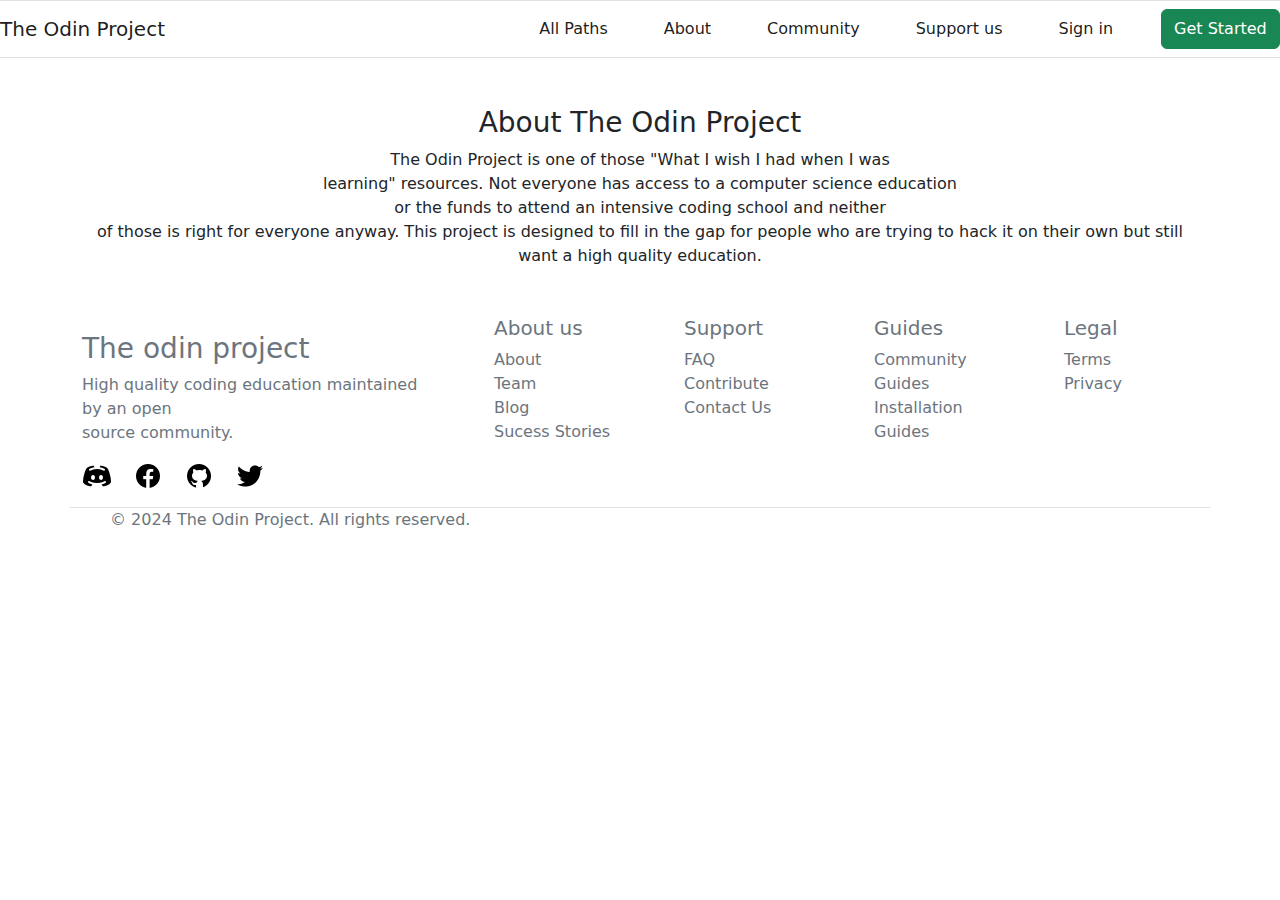
==== about.html @ c5c1a838 "Added" ====
<!DOCTYPE html>
<html lang="en">

<head>
    <meta charset="UTF-8">
    <meta name="viewport" content="width=device-width, initial-scale=1.0">
    <title>About Us</title>
    <link rel="stylesheet" href="./css/bootstrap.min.css">
</head>

<body>
    <div class="row border-top border-bottom">
        <nav class="navbar navbar-expand-lg ">
            <div class="container">
                <div class="col-lg-5">
                    <a class="navbar-brand" href="#">The Odin Project</a>
                </div>
            </div>
            <div class="col-lg-7">
                <div class="collapse navbar-collapse" id="navbarNavAltMarkup">
                    <div class="navbar-nav">
                        <a class="nav-link active pe-5" aria-current="page" href="./allpaths.html">All Paths</a>
                        <a class="nav-link active pe-5" href="#">About</a>
                        <a class="nav-link active pe-5" href="#">Community</a>
                        <a class="nav-link active pe-5">Support us</a>
                        <a class="nav-link active pe-5">Sign in</a>
                        <button type="button" class="btn btn-success">Get Started</button>
                    </div>
                </div>
            </div>
    </div>
    </nav>
    <div class="container-fluid mt-5">
        <div class="container text-center">
            <h3>About The Odin Project</h3>
            <p>The Odin Project is one of those "What I wish I had when I was <br> learning" resources. Not everyone has access to a computer science education <br> or the funds to attend an intensive coding school and neither <br> of those is right for everyone anyway. This project is designed to fill in the gap for people who are trying to hack  it on their own but still want a high quality education.</p>
        </div>
        
    </div>








    <div class="container-fluid text-secondary mt-5">
        <div class="container mt-5 border-bottom">
            <div class="row mt-5">
                <div class="col-lg-4 mt-3 mb-3">
                    <h3>The odin project</h3>
                    <p>High quality coding education maintained by an open<br>source community.</p>
                    <img src="./images/icons8-discord-30.png" alt="" class="me-3">
                    <img src="./images/icons8-facebook-30.png" alt="" class="me-3">
                    <img src="./images/icons8-github-30.png" alt="" class="me-3">
                    <img src="./images/icons8-twitter-30.png" alt="" class="me-3">
                </div>
                <div class="col-lg-2">
                    <ul style="list-style: none;">
                        <li>
                            <h5>About us</h5>
                        </li>
                        <li>About</li class="mt-2">
                        <li>Team</li class="mt-2">
                        <li>Blog</li class="mt-2">
                        <li>Sucess Stories</li class="mt-2">
                    </ul>
                </div>
                <div class="col-lg-2">
                    <ul style="list-style: none;">
                        <li>
                            <h5>Support</h5>
                        </li>
                        <li>FAQ</li class="mt-2">
                        <li>Contribute</li class="mt-2">
                        <li>Contact Us</li class="mt-2">
                    </ul>
                </div>
                <div class="col-lg-2">
                    <ul style="list-style: none;">
                        <li>
                            <h5>Guides</h5>
                        </li>
                        <li>Community Guides</li class="mt-2">
                        <li>Installation Guides</li class="mt-2">
                    </ul>
                </div>
                <div class="col-lg-1">
                    <ul style="list-style: none;">
                        <li>
                            <h5>Legal</h5>
                        </li>
                        <li>Terms </li class="mt-2">
                        <li>Privacy</li class="mt-2">
                    </ul>
                </div>
            </div>
        </div>
        <div class="mp7 ms-5">
            <p style="padding-left: 50px;">© 2024 The Odin Project. All rights reserved.</p>
        </div>

        <script src="./js/bootstrap.bundle.min.js"></script>
</body>

</html>
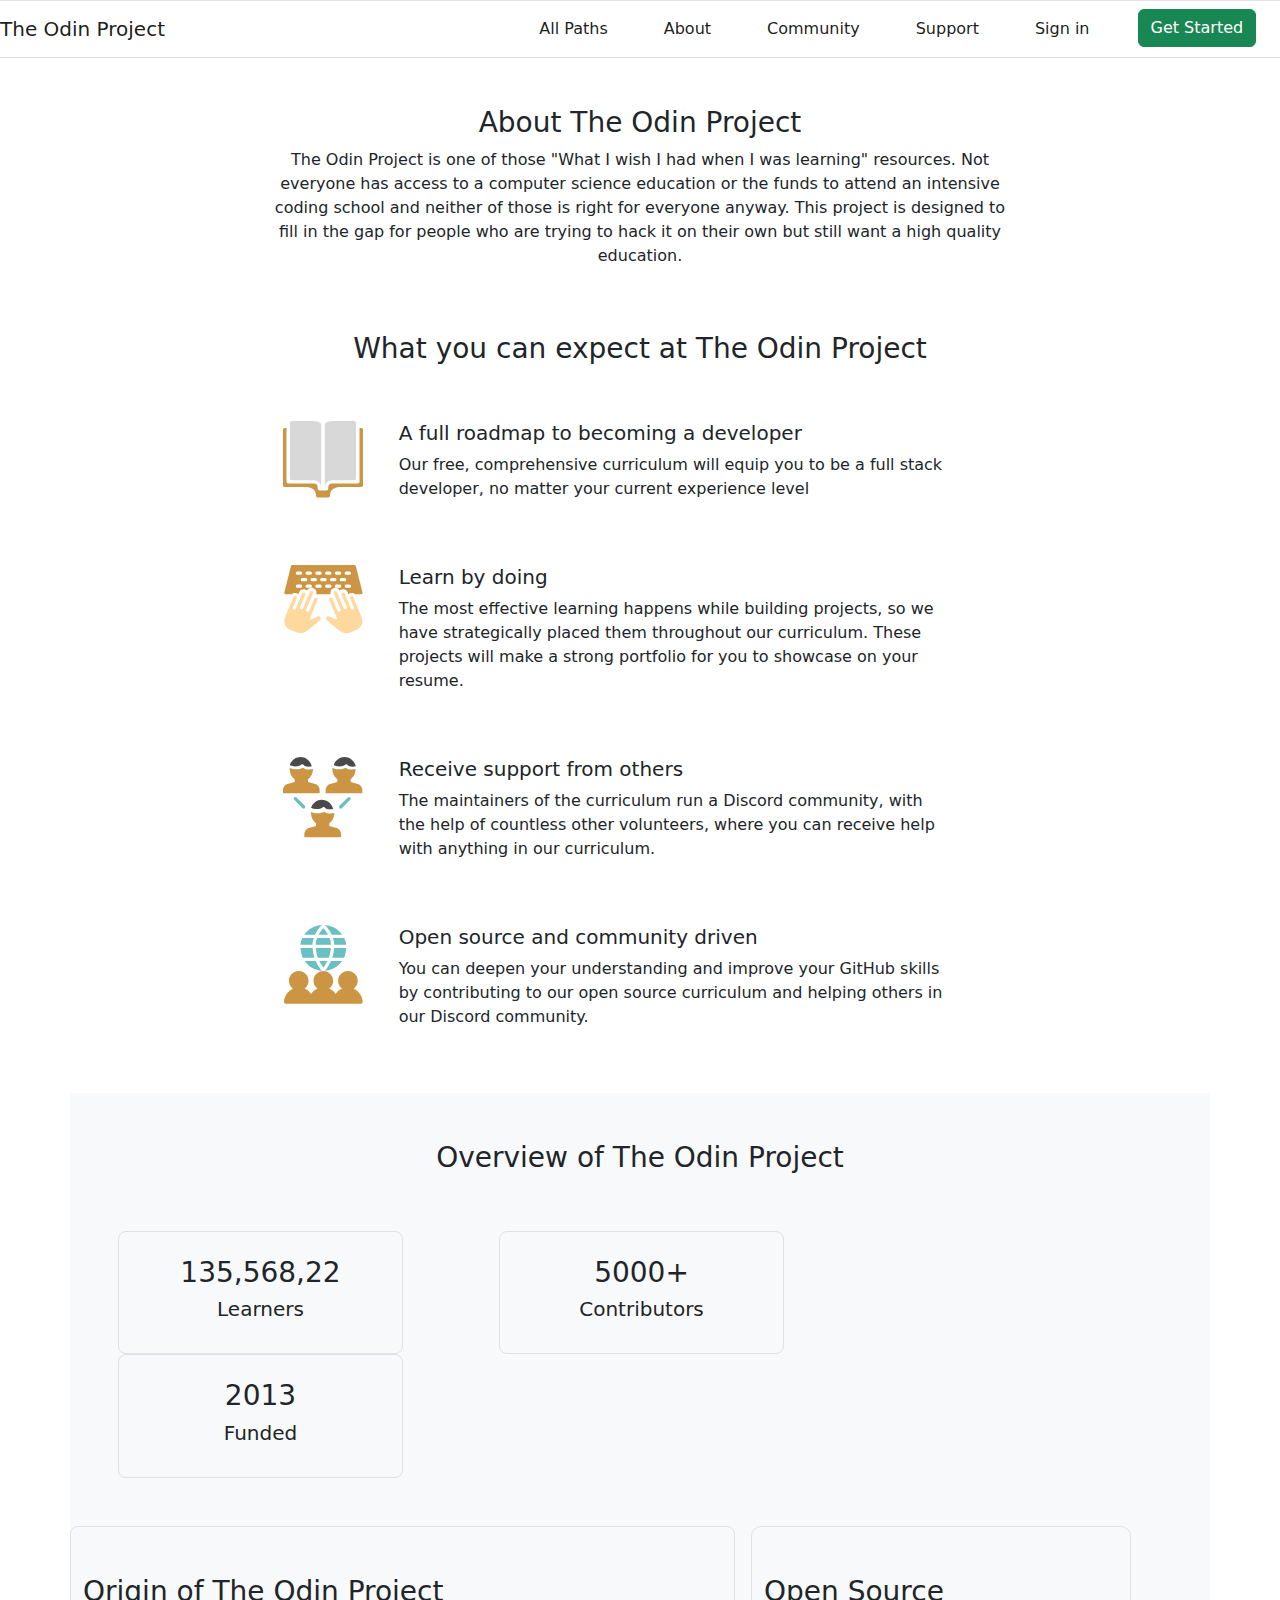
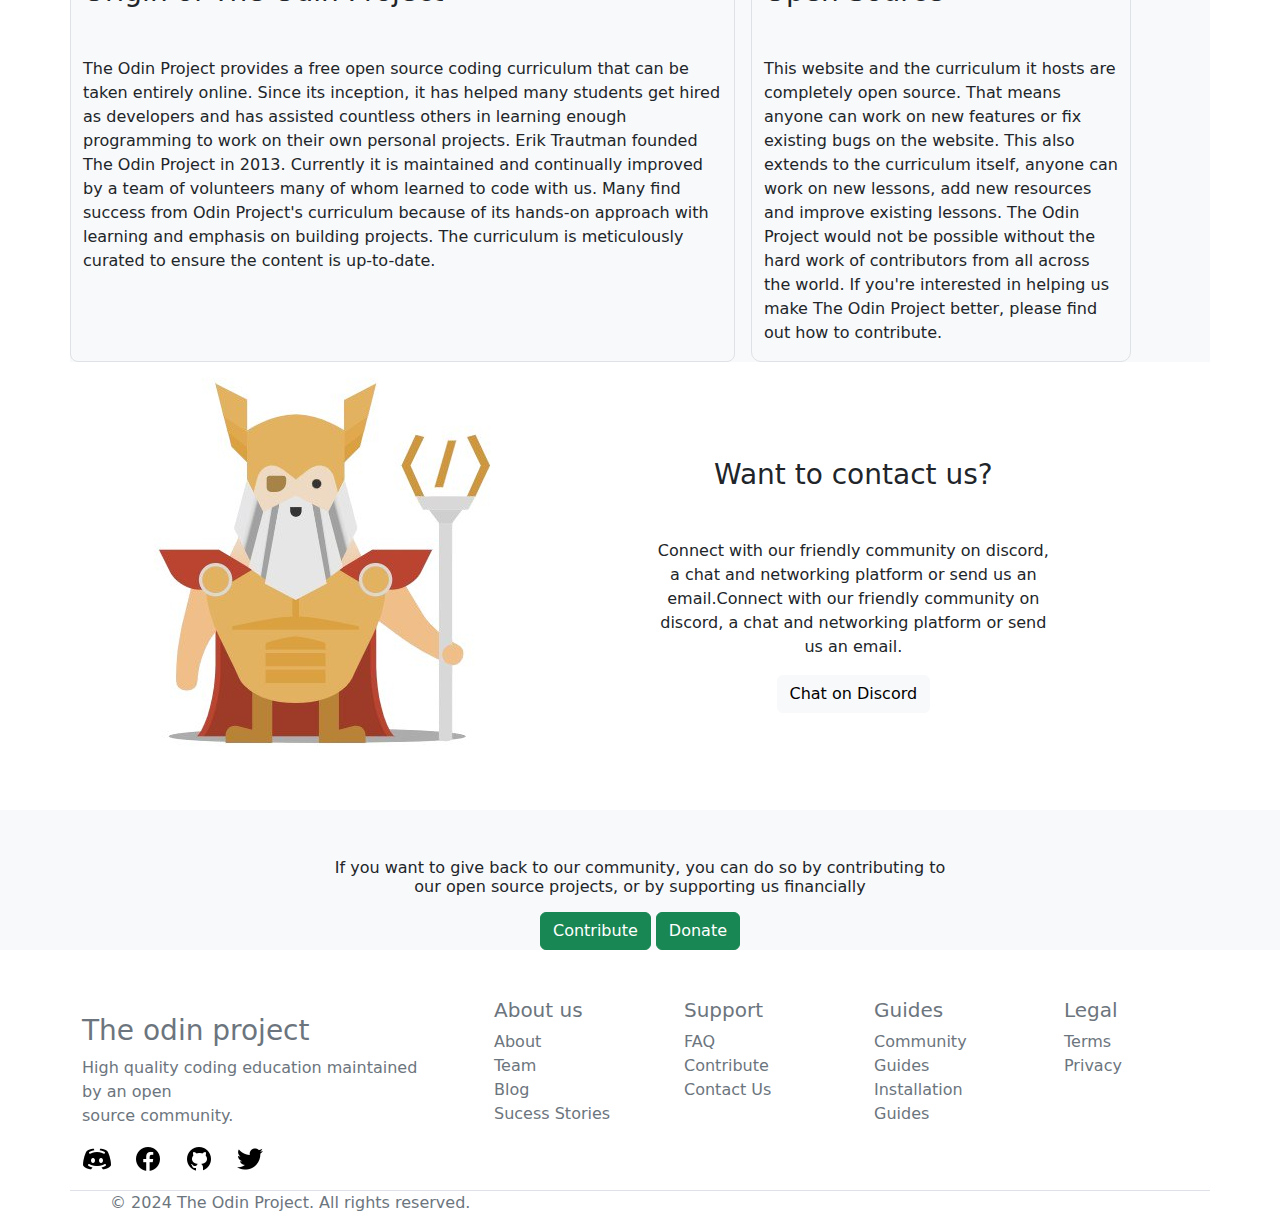
==== commit c8147746: "added" ====
--- a/about.html
+++ b/about.html
@@ -20,31 +20,146 @@
                 <div class="collapse navbar-collapse" id="navbarNavAltMarkup">
                     <div class="navbar-nav">
                         <a class="nav-link active pe-5" aria-current="page" href="./allpaths.html">All Paths</a>
-                        <a class="nav-link active pe-5" href="#">About</a>
-                        <a class="nav-link active pe-5" href="#">Community</a>
-                        <a class="nav-link active pe-5">Support us</a>
-                        <a class="nav-link active pe-5">Sign in</a>
-                        <button type="button" class="btn btn-success">Get Started</button>
+                        <a class="nav-link active pe-5" href="./about.html">About</a>
+                        <a class="nav-link active pe-5" href="https://discord.com/invite/fbFCkYabZB">Community</a>
+                        <a class="nav-link active pe-5" href="./support.html">Support</a>
+                        <a class="nav-link active pe-5" href="./sign.html">Sign in</a>
+                        <a href="./signu.html"><button type="button" class="btn btn-success">Get Started</button></a>
                     </div>
                 </div>
             </div>
     </div>
     </nav>
+
+
     <div class="container-fluid mt-5">
         <div class="container text-center">
-            <h3>About The Odin Project</h3>
-            <p>The Odin Project is one of those "What I wish I had when I was <br> learning" resources. Not everyone has access to a computer science education <br> or the funds to attend an intensive coding school and neither <br> of those is right for everyone anyway. This project is designed to fill in the gap for people who are trying to hack  it on their own but still want a high quality education.</p>
-        </div>
-        
-    </div>
-
-
-
-
-
-
-
-
+            <div class="row">
+                <div class="col-lg-2">
+                </div>
+                <div class="col-lg-8">
+                    <h3>About The Odin Project</h3>
+                    <p>The Odin Project is one of those "What I wish I had when I was learning" resources. Not everyone
+                        has access to a computer science education or the funds to attend an intensive coding school and
+                        neither of those is right for everyone anyway. This project is designed to fill in the gap for
+                        people who are trying to hack it on their own but still want a high quality education.</p>
+                    <div class="row">
+                        <div class="col mt-5">
+                            <h3>What you can expect at The Odin Project</h3>
+                        </div>
+                    </div>
+                    <div class="row mt-5">
+                        <div class="col-lg-2">
+                            <img src="./images/book1.svg" alt="">
+                        </div>
+                        <div class="col-lg-9">
+                            <h5 class="text-start">A full roadmap to becoming a developer</h5>
+                            <p class="text-start">Our free, comprehensive curriculum will equip you to be a full stack
+                                developer, no matter your current experience level</p>
+                        </div>
+                    </div>
+                    <div class="row mt-5">
+                        <div class="col-lg-2">
+                            <img src="./images/learn.svg" alt="">
+                        </div>
+                        <div class="col-lg-9">
+                            <h5 class="text-start">Learn by doing</h5>
+                            <p class="text-start">The most effective learning happens while building projects, so we
+                                have strategically placed them throughout our curriculum. These projects will make a
+                                strong portfolio for you to showcase on your resume.</p>
+                        </div>
+                    </div>
+                    <div class="row mt-5">
+                        <div class="col-lg-2">
+                            <img src="./images/peoplr.svg" alt="">
+                        </div>
+                        <div class="col-lg-9">
+                            <h5 class="text-start">Receive support from others</h5>
+                            <p class="text-start">The maintainers of the curriculum run a Discord community, with the
+                                help of countless other volunteers, where you can receive help with anything in our
+                                curriculum.</p>
+                        </div>
+                    </div>
+                    <div class="row mt-5">
+                        <div class="col-lg-2">
+                            <img src="./images/community.svg" alt="">
+                        </div>
+                        <div class="col-lg-9">
+                            <h5 class="text-start">
+                                Open source and community driven</h5>
+                            <p class="text-start">You can deepen your understanding and improve your GitHub skills by
+                                contributing to our open source curriculum and helping others in our Discord community.
+                            </p>
+                        </div>
+                    </div>
+                </div>
+            </div>
+        </div>
+    </div>
+    <div class="container-fluid">
+        <div class="container bg-light">
+            <div class="row mt-5">
+                <div class="col-lg-12 text-center mt-5">
+                    <h3>Overview of The Odin Project</h3>
+                </div>
+            </div>
+            <div class="row text-center mt-5">
+                <div class="col-lg-3 bg-light p-4 me-5 ms-5 border text-center" style="border-radius: 8px;">
+                    <h3>135,568,22</h3>
+                    <h5>Learners</h5>
+                </div>
+                <div class="col-lg-3 bg-light p-4 me-5 ms-5 border text-center" style="border-radius: 8px;">
+                    <h3>5000+</h3>
+                    <h5>Contributors</h5>
+                </div>
+                <div class="col-lg-3 bg-light p-4 me-5 ms-5 border text-center" style="border-radius: 8px;">
+                    <h3>2013</h3>
+                    <h5>Funded</h5>
+                </div>
+            </div>
+            <div class="row">
+                <div class="col-lg-7 border mt-5 me-3"style="border-radius: 8px;">
+                    <h3 class="mt-5">Origin of The Odin Project</h3>
+                    <p class="mt-5">The Odin Project provides a free open source coding curriculum that can be taken entirely online. Since its inception, it has helped many students get hired as developers and has assisted countless others in learning enough programming to work on their own personal projects.
+                        Erik Trautman founded The Odin Project in 2013. Currently it is maintained and continually improved by a team of volunteers many of whom learned to code with us. Many find success from Odin Project's curriculum because of its hands-on approach with learning and emphasis on building projects. The curriculum is meticulously curated to ensure the content is up-to-date.</p>
+                </div>
+                <div class="col-lg-4 border mt-5" style="border-radius: 10px;">
+                    <h3 class="mt-5">Open Source</h3>
+                    <p class="mt-5">This website and the curriculum it hosts are completely open source. That means anyone can work on new features or fix existing bugs on the website. This also extends to the curriculum itself, anyone can work on new lessons, add new resources and improve existing lessons.
+
+                        The Odin Project would not be possible without the hard work of contributors from all across the world. If you're interested in helping us make The Odin Project better, please find out how to contribute.</p>
+                </div>
+            </div>
+        </div>
+    </div>
+    <div class="container-fluid">
+        <div class="row">
+            <div class="col-lg-6 text-center">
+                <img src="./images/picic.jpg" alt="">
+            </div>
+            <div class="col-lg-4 text-center mt-5">
+                <h3 class="mt-5">Want to contact us?</h3>
+                <p class="mt-5">Connect with our friendly community on discord, a chat and networking platform or send us an email.Connect with our friendly community on discord, a chat and networking platform or send us an email.</p>
+                <button type="button" class="btn btn-light">Chat on Discord</button>
+            </div>
+        </div>
+    </div>
+
+
+
+    <div class="container-fluid bg-light">
+        <div class="container bg-light mt-5">
+            <div class="mp6 text-center pt-5">
+                <h6>If you want to give back to our community, you can do so by contributing to <br> our open source projects, or by supporting us financially</h6>
+            </div>
+            <div class="row text-center mt-3">
+                <div class="col-lg-12 text-center">
+                    <button type="button" class="btn btn-success">Contribute</button>
+                    <button type="button" class="btn btn-success">Donate</button>
+                </div>
+            </div>
+        </div>
+    </div>
     <div class="container-fluid text-secondary mt-5">
         <div class="container mt-5 border-bottom">
             <div class="row mt-5">
